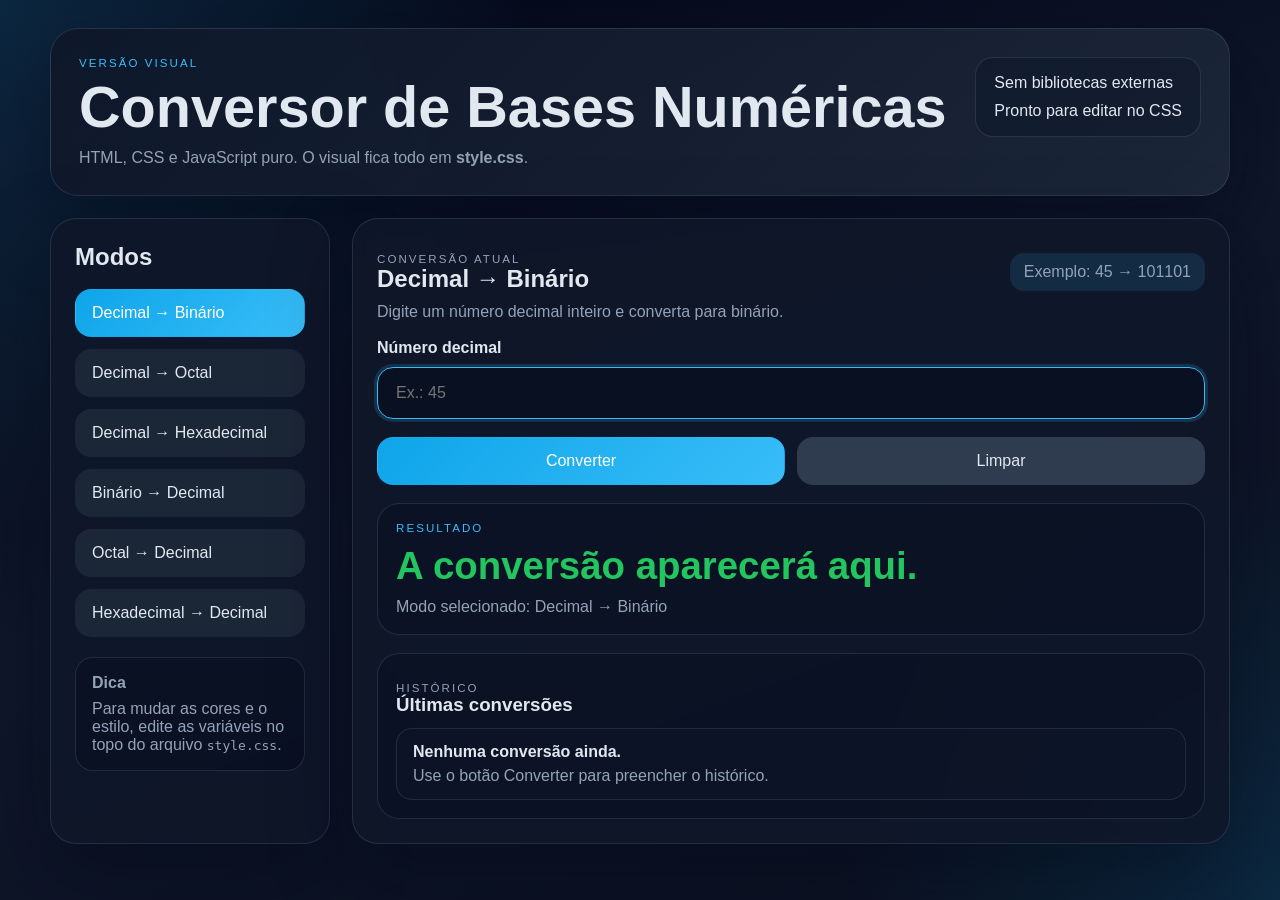
==== calculadoraPy/web/index.html @ 7f788456 "nome" ====
<!DOCTYPE html>
<html lang="pt-BR">
<head>
  <meta charset="UTF-8">
  <meta name="viewport" content="width=device-width, initial-scale=1.0">
  <title>Conversor de Bases</title>
  <link rel="stylesheet" href="style.css">
</head>
<body>
  <div class="page-shell">
    <header class="hero">
      <div>
        <p class="eyebrow">Versão visual</p>
        <h1>Conversor de Bases Numéricas</h1>
        <p class="subtitle">HTML, CSS e JavaScript puro. O visual fica todo em <strong>style.css</strong>.</p>
      </div>
      <div class="hero-note">
        <span>Sem bibliotecas externas</span>
        <span>Pronto para editar no CSS</span>
      </div>
    </header>

    <main class="layout">
      <aside class="sidebar card">
        <h2>Modos</h2>
        <div class="mode-list" id="modeList">
          <button class="mode-button is-active" data-mode="dec_bin">Decimal → Binário</button>
          <button class="mode-button" data-mode="dec_oct">Decimal → Octal</button>
          <button class="mode-button" data-mode="dec_hex">Decimal → Hexadecimal</button>
          <button class="mode-button" data-mode="bin_dec">Binário → Decimal</button>
          <button class="mode-button" data-mode="oct_dec">Octal → Decimal</button>
          <button class="mode-button" data-mode="hex_dec">Hexadecimal → Decimal</button>
        </div>
        <div class="tip-box">
          <strong>Dica</strong>
          <p>Para mudar as cores e o estilo, edite as variáveis no topo do arquivo <code>style.css</code>.</p>
        </div>
      </aside>

      <section class="content card">
        <div class="card-header">
          <div>
            <p class="section-label">Conversão atual</p>
            <h2 id="modeTitle">Decimal → Binário</h2>
            <p id="modeDescription">Digite um número decimal inteiro e converta para binário.</p>
          </div>
          <p class="example" id="modeExample">Exemplo: 45 → 101101</p>
        </div>

        <label class="field">
          <span id="inputLabel">Número decimal</span>
          <input id="valueInput" type="text" placeholder="Ex.: 45" autocomplete="off">
        </label>

        <div class="actions">
          <button class="primary-button" id="convertButton">Converter</button>
          <button class="secondary-button" id="clearButton">Limpar</button>
        </div>

        <div class="result-panel">
          <p class="section-label">Resultado</p>
          <div id="resultValue" class="result-value">A conversão aparecerá aqui.</div>
          <p id="statusText" class="status-text">Selecione um modo e digite um valor.</p>
        </div>

        <div class="history-panel">
          <div class="card-header compact">
            <div>
              <p class="section-label">Histórico</p>
              <h3>Últimas conversões</h3>
            </div>
          </div>
          <div class="history-list" id="historyList"></div>
        </div>
      </section>
    </main>
  </div>

  <script src="script.js"></script>
</body>
</html>
---- calculadoraPy/web/style.css ----
:root {
  /* Edite aqui para mudar o visual da sua colega sem mexer no HTML. */
  --bg: #0f172a;
  --bg-soft: #111827;
  --panel: rgba(15, 23, 42, 0.88);
  --panel-border: rgba(148, 163, 184, 0.18);
  --text: #e2e8f0;
  --muted: #94a3b8;
  --accent: #38bdf8;
  --accent-strong: #0ea5e9;
  --accent-contrast: #ffffff;
  --success: #22c55e;
  --danger: #ef4444;
  --shadow: 0 28px 80px rgba(2, 6, 23, 0.45);
}

* {
  box-sizing: border-box;
}

html, body {
  margin: 0;
  min-height: 100%;
}

body {
  font-family: "Segoe UI", Arial, sans-serif;
  color: var(--text);
  background:
    radial-gradient(circle at top left, rgba(56, 189, 248, 0.18), transparent 34%),
    radial-gradient(circle at bottom right, rgba(14, 165, 233, 0.16), transparent 28%),
    linear-gradient(160deg, #020617 0%, var(--bg) 48%, #0b1120 100%);
}

.page-shell {
  width: min(1180px, calc(100% - 32px));
  margin: 0 auto;
  padding: 28px 0 36px;
}

.hero {
  display: flex;
  justify-content: space-between;
  align-items: flex-start;
  gap: 24px;
  padding: 28px;
  border: 1px solid var(--panel-border);
  border-radius: 28px;
  background: linear-gradient(135deg, rgba(15, 23, 42, 0.92), rgba(30, 41, 59, 0.86));
  box-shadow: var(--shadow);
  backdrop-filter: blur(10px);
}

.eyebrow,
.section-label {
  margin: 0 0 8px;
  text-transform: uppercase;
  letter-spacing: 0.18em;
  font-size: 0.72rem;
  color: var(--accent);
}

.hero h1 {
  margin: 0;
  font-size: clamp(2rem, 5vw, 3.6rem);
  line-height: 1.05;
}

.subtitle {
  margin: 12px 0 0;
  max-width: 60ch;
  color: var(--muted);
  font-size: 1rem;
}

.hero-note {
  display: grid;
  gap: 10px;
  padding: 16px 18px;
  border-radius: 18px;
  background: rgba(15, 23, 42, 0.5);
  color: var(--text);
  border: 1px solid var(--panel-border);
  min-width: 220px;
}

.layout {
  display: grid;
  grid-template-columns: 280px minmax(0, 1fr);
  gap: 22px;
  margin-top: 22px;
}

.card {
  border: 1px solid var(--panel-border);
  border-radius: 26px;
  background: var(--panel);
  box-shadow: var(--shadow);
  backdrop-filter: blur(10px);
}

.sidebar,
.content {
  padding: 24px;
}

.sidebar h2,
.card-header h2,
.card-header h3 {
  margin: 0;
}

.mode-list {
  display: grid;
  gap: 12px;
  margin-top: 18px;
}

.mode-button,
.primary-button,
.secondary-button {
  border: 1px solid transparent;
  border-radius: 16px;
  padding: 14px 16px;
  font: inherit;
  cursor: pointer;
  transition: transform 0.18s ease, border-color 0.18s ease, background 0.18s ease;
}

.mode-button {
  background: rgba(30, 41, 59, 0.86);
  color: var(--text);
  text-align: left;
}

.mode-button:hover,
.primary-button:hover,
.secondary-button:hover {
  transform: translateY(-1px);
}

.mode-button.is-active {
  background: linear-gradient(135deg, var(--accent-strong), var(--accent));
  color: var(--accent-contrast);
}

.tip-box {
  margin-top: 20px;
  padding: 16px;
  border-radius: 18px;
  background: rgba(2, 6, 23, 0.28);
  border: 1px solid var(--panel-border);
  color: var(--muted);
}

.tip-box p {
  margin: 8px 0 0;
}

.content {
  display: grid;
  gap: 18px;
}

.card-header {
  display: flex;
  justify-content: space-between;
  align-items: flex-start;
  gap: 16px;
}

.card-header.compact {
  margin-bottom: 12px;
}

.card-header p {
  margin: 10px 0 0;
  color: var(--muted);
}

.example {
  padding: 10px 14px;
  border-radius: 14px;
  background: rgba(56, 189, 248, 0.12);
  color: #bae6fd;
  white-space: nowrap;
}

.field {
  display: grid;
  gap: 10px;
}

.field span {
  font-weight: 700;
}

.field input {
  width: 100%;
  padding: 16px 18px;
  border-radius: 16px;
  border: 1px solid rgba(148, 163, 184, 0.28);
  background: rgba(2, 6, 23, 0.35);
  color: var(--text);
  font: inherit;
  outline: none;
}

.field input:focus {
  border-color: var(--accent);
  box-shadow: 0 0 0 3px rgba(56, 189, 248, 0.16);
}

.actions {
  display: grid;
  grid-template-columns: repeat(2, minmax(0, 1fr));
  gap: 12px;
}

.primary-button {
  background: linear-gradient(135deg, var(--accent-strong), var(--accent));
  color: var(--accent-contrast);
}

.secondary-button {
  background: rgba(51, 65, 85, 0.9);
  color: var(--text);
}

.result-panel,
.history-panel {
  padding: 18px;
  border-radius: 22px;
  background: rgba(2, 6, 23, 0.22);
  border: 1px solid var(--panel-border);
}

.result-value {
  margin-top: 10px;
  font-size: clamp(1.5rem, 4vw, 2.4rem);
  font-weight: 800;
  color: var(--success);
  word-break: break-word;
}

.status-text {
  margin: 10px 0 0;
  color: var(--muted);
}

.history-list {
  display: grid;
  gap: 10px;
}

.history-item {
  display: grid;
  gap: 6px;
  padding: 14px 16px;
  border-radius: 16px;
  background: rgba(15, 23, 42, 0.58);
  border: 1px solid rgba(148, 163, 184, 0.16);
}

.history-item strong {
  color: var(--text);
}

.history-item span {
  color: var(--muted);
}

@media (max-width: 920px) {
  .hero,
  .layout,
  .card-header {
    grid-template-columns: 1fr;
    flex-direction: column;
  }

  .layout {
    display: grid;
  }

  .hero-note {
    width: 100%;
  }
}

@media (max-width: 640px) {
  .page-shell {
    width: min(100% - 20px, 1180px);
    padding-top: 18px;
  }

  .hero,
  .sidebar,
  .content {
    padding: 18px;
  }

  .actions {
    grid-template-columns: 1fr;
  }
}
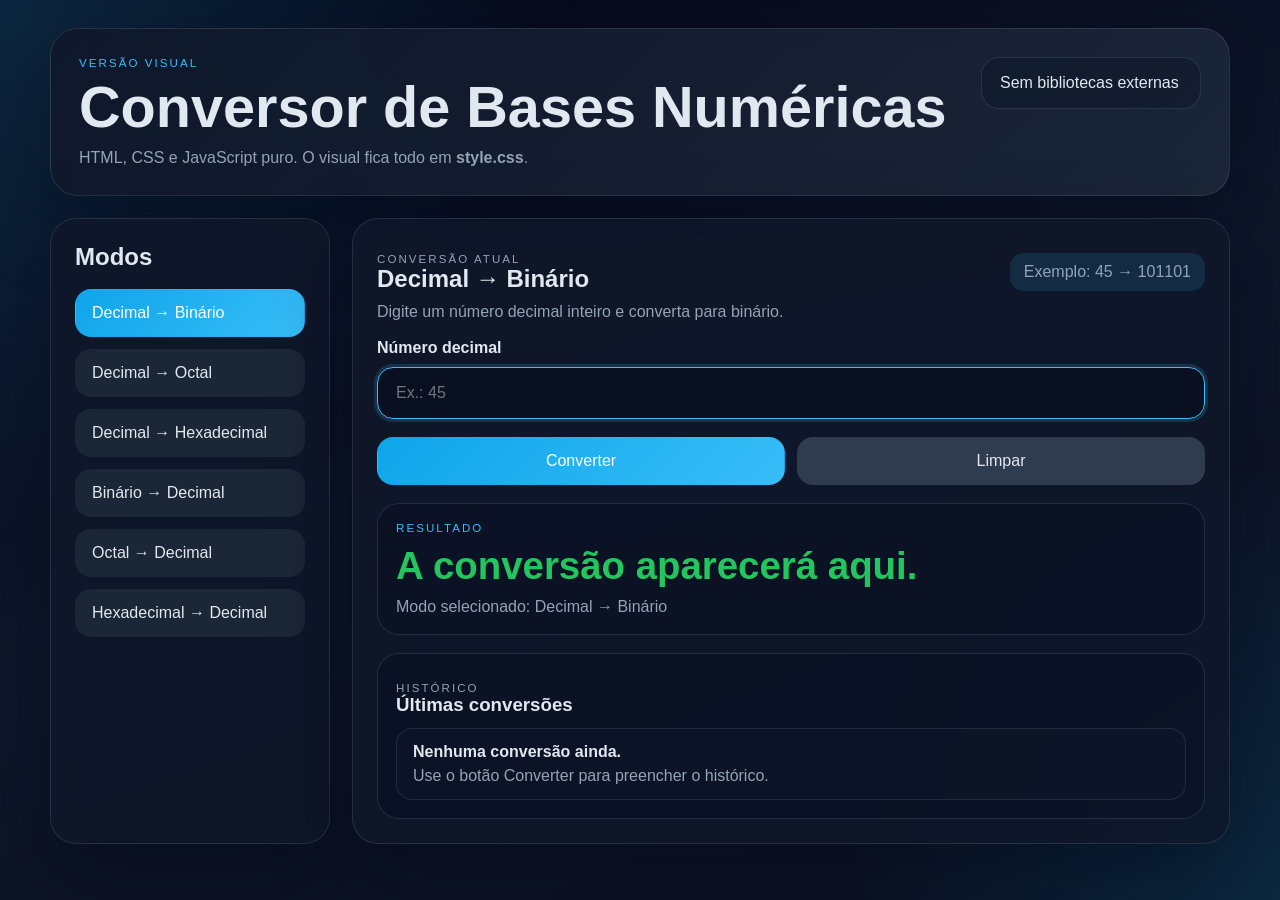
==== commit 571ede86: "melhoria" ====
--- a/calculadoraPy/web/index.html
+++ b/calculadoraPy/web/index.html
@@ -1,81 +1,102 @@
-<!DOCTYPE html>
+<!doctype html>
 <html lang="pt-BR">
-<head>
-  <meta charset="UTF-8">
-  <meta name="viewport" content="width=device-width, initial-scale=1.0">
-  <title>Conversor de Bases</title>
-  <link rel="stylesheet" href="style.css">
-</head>
-<body>
-  <div class="page-shell">
-    <header class="hero">
-      <div>
-        <p class="eyebrow">Versão visual</p>
-        <h1>Conversor de Bases Numéricas</h1>
-        <p class="subtitle">HTML, CSS e JavaScript puro. O visual fica todo em <strong>style.css</strong>.</p>
-      </div>
-      <div class="hero-note">
-        <span>Sem bibliotecas externas</span>
-        <span>Pronto para editar no CSS</span>
-      </div>
-    </header>
+  <head>
+    <meta charset="UTF-8" />
+    <meta name="viewport" content="width=device-width, initial-scale=1.0" />
+    <title>Conversor de Bases</title>
+    <link rel="stylesheet" href="style.css" />
+  </head>
+  <body>
+    <div class="page-shell">
+      <header class="hero">
+        <div>
+          <p class="eyebrow">Versão visual</p>
+          <h1>Conversor de Bases Numéricas</h1>
+          <p class="subtitle">
+            HTML, CSS e JavaScript puro. O visual fica todo em
+            <strong>style.css</strong>.
+          </p>
+        </div>
+        <div class="hero-note">
+          <span>Sem bibliotecas externas</span>
+        </div>
+      </header>
 
-    <main class="layout">
-      <aside class="sidebar card">
-        <h2>Modos</h2>
-        <div class="mode-list" id="modeList">
-          <button class="mode-button is-active" data-mode="dec_bin">Decimal → Binário</button>
-          <button class="mode-button" data-mode="dec_oct">Decimal → Octal</button>
-          <button class="mode-button" data-mode="dec_hex">Decimal → Hexadecimal</button>
-          <button class="mode-button" data-mode="bin_dec">Binário → Decimal</button>
-          <button class="mode-button" data-mode="oct_dec">Octal → Decimal</button>
-          <button class="mode-button" data-mode="hex_dec">Hexadecimal → Decimal</button>
-        </div>
-        <div class="tip-box">
-          <strong>Dica</strong>
-          <p>Para mudar as cores e o estilo, edite as variáveis no topo do arquivo <code>style.css</code>.</p>
-        </div>
-      </aside>
+      <main class="layout">
+        <aside class="sidebar card">
+          <h2>Modos</h2>
+          <div class="mode-list" id="modeList">
+            <button class="mode-button is-active" data-mode="dec_bin">
+              Decimal → Binário
+            </button>
+            <button class="mode-button" data-mode="dec_oct">
+              Decimal → Octal
+            </button>
+            <button class="mode-button" data-mode="dec_hex">
+              Decimal → Hexadecimal
+            </button>
+            <button class="mode-button" data-mode="bin_dec">
+              Binário → Decimal
+            </button>
+            <button class="mode-button" data-mode="oct_dec">
+              Octal → Decimal
+            </button>
+            <button class="mode-button" data-mode="hex_dec">
+              Hexadecimal → Decimal
+            </button>
+          </div>
+        </aside>
 
-      <section class="content card">
-        <div class="card-header">
-          <div>
-            <p class="section-label">Conversão atual</p>
-            <h2 id="modeTitle">Decimal → Binário</h2>
-            <p id="modeDescription">Digite um número decimal inteiro e converta para binário.</p>
+        <section class="content card">
+          <div class="card-header">
+            <div>
+              <p class="section-label">Conversão atual</p>
+              <h2 id="modeTitle">Decimal → Binário</h2>
+              <p id="modeDescription">
+                Digite um número decimal inteiro e converta para binário.
+              </p>
+            </div>
+            <p class="example" id="modeExample">Exemplo: 45 → 101101</p>
           </div>
-          <p class="example" id="modeExample">Exemplo: 45 → 101101</p>
-        </div>
 
-        <label class="field">
-          <span id="inputLabel">Número decimal</span>
-          <input id="valueInput" type="text" placeholder="Ex.: 45" autocomplete="off">
-        </label>
+          <label class="field">
+            <span id="inputLabel">Número decimal</span>
+            <input
+              id="valueInput"
+              type="text"
+              placeholder="Ex.: 45"
+              autocomplete="off"
+            />
+          </label>
 
-        <div class="actions">
-          <button class="primary-button" id="convertButton">Converter</button>
-          <button class="secondary-button" id="clearButton">Limpar</button>
-        </div>
+          <div class="actions">
+            <button class="primary-button" id="convertButton">Converter</button>
+            <button class="secondary-button" id="clearButton">Limpar</button>
+          </div>
 
-        <div class="result-panel">
-          <p class="section-label">Resultado</p>
-          <div id="resultValue" class="result-value">A conversão aparecerá aqui.</div>
-          <p id="statusText" class="status-text">Selecione um modo e digite um valor.</p>
-        </div>
+          <div class="result-panel">
+            <p class="section-label">Resultado</p>
+            <div id="resultValue" class="result-value">
+              A conversão aparecerá aqui.
+            </div>
+            <p id="statusText" class="status-text">
+              Selecione um modo e digite um valor.
+            </p>
+          </div>
 
-        <div class="history-panel">
-          <div class="card-header compact">
-            <div>
-              <p class="section-label">Histórico</p>
-              <h3>Últimas conversões</h3>
+          <div class="history-panel">
+            <div class="card-header compact">
+              <div>
+                <p class="section-label">Histórico</p>
+                <h3>Últimas conversões</h3>
+              </div>
             </div>
+            <div class="history-list" id="historyList"></div>
           </div>
-          <div class="history-list" id="historyList"></div>
-        </div>
-      </section>
-    </main>
-  </div>
+        </section>
+      </main>
+    </div>
 
-  <script src="script.js"></script>
-</body>
-</html>+    <script src="script.js"></script>
+  </body>
+</html>
